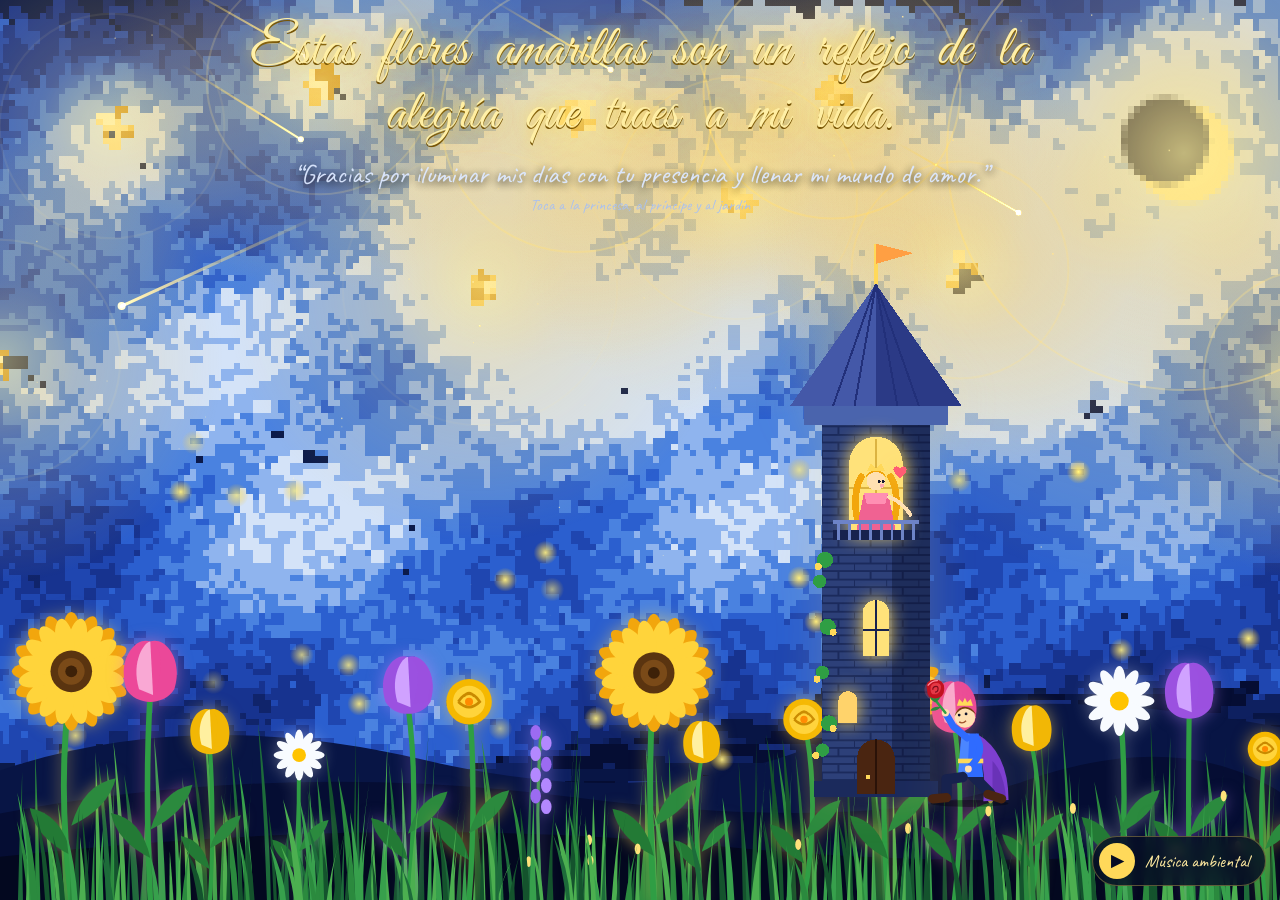
==== flower.html @ 158826d1 "Add files via upload" ====
<!DOCTYPE html>
<html lang="es">
<head>
<meta charset="UTF-8">
<meta name="viewport" content="width=device-width, initial-scale=1, viewport-fit=cover">
<meta name="theme-color" content="#050b24">
<link rel="icon" href="img/flowers.png" type="image/png">
<title>Jardín de noche estrellada</title>
<link rel="preconnect" href="https://fonts.googleapis.com">
<link rel="preconnect" href="https://fonts.gstatic.com" crossorigin>
<link href="https://fonts.googleapis.com/css2?family=Great+Vibes&family=Caveat:wght@500;600&display=swap" rel="stylesheet">
<style>
:root{color-scheme:dark;--gold:#ffd95a;--gold2:#fff0a8;--ink:#050b24;box-sizing:border-box;padding-top:env(safe-area-inset-top,0px);padding-bottom:env(safe-area-inset-bottom,0px)}
html,body{margin:0;height:100%;background:var(--ink);overflow:hidden;font-family:'Caveat','Segoe UI',cursive;color:#fff;user-select:none;-webkit-user-select:none;-webkit-tap-highlight-color:transparent;touch-action:manipulation;overscroll-behavior:none}
canvas{position:fixed;inset:0;width:100%;height:100%}
#bg{image-rendering:pixelated;object-fit:cover;z-index:0}
#fx{z-index:1;pointer-events:none}
header{position:fixed;top:0;left:0;right:0;z-index:20;text-align:center;padding:calc(env(safe-area-inset-top,0px) + 18px) 16px 0;pointer-events:none}
h1{font-family:'Great Vibes','Brush Script MT',cursive;font-weight:400;margin:0 auto;max-width:15em;font-size:clamp(1.7rem,4.8vw,3.5rem);line-height:1.15;color:var(--gold2);text-shadow:0 0 14px rgba(255,217,90,.75),0 2px 0 #6b4a00,0 0 40px rgba(255,200,40,.4)}
.w{display:inline-block;white-space:nowrap;margin:0 .14em}
.l{display:inline-block;opacity:0;transform:translateY(16px) scale(.5);animation:letter .8s cubic-bezier(.2,1.3,.4,1) forwards}
@keyframes letter{to{opacity:1;transform:none}}
.sub{font-size:clamp(1.15rem,2.4vw,1.7rem);color:#dbe7ff;margin:10px auto 0;opacity:0;animation:fade 2s ease forwards;text-shadow:0 2px 10px #000}
.hint{font-size:1rem;color:#a9c0f0;opacity:0;margin-top:4px;animation:fade 2s ease forwards}
@keyframes fade{to{opacity:.95}}
#stage{position:fixed;inset:0;z-index:5}
#tw{position:absolute;left:58%;bottom:calc(11svh);height:clamp(300px,64svh,600px);aspect-ratio:200/430;z-index:7;pointer-events:none}
#tw svg{width:100%;height:100%;overflow:visible;shape-rendering:crispEdges;filter:drop-shadow(0 0 22px rgba(255,210,90,.18))}
.glow{animation:pg 3s ease-in-out infinite alternate;filter:drop-shadow(0 0 7px #ffd95a)}
@keyframes pg{from{opacity:.78}to{opacity:1}}
#tw #prince{position:absolute;left:66%;bottom:-1%;width:36%;height:auto;cursor:pointer;z-index:4;overflow:visible;shape-rendering:auto;pointer-events:auto}
#princess{cursor:pointer;pointer-events:auto}
#hill{position:absolute;left:0;right:0;bottom:0;height:24svh;width:100%;z-index:4;pointer-events:none}
#garden{position:absolute;left:0;right:0;bottom:0;height:40svh;z-index:6;cursor:pointer}
.fl{position:absolute;bottom:0;transform-origin:50% 100%;animation:sway var(--d,4s) ease-in-out infinite alternate,grow 1.4s cubic-bezier(.2,1.4,.4,1) backwards;cursor:pointer}
.fl svg{display:block;height:100%;width:auto;overflow:visible;filter:drop-shadow(0 0 8px var(--g,rgba(255,217,90,.35)))}
@keyframes sway{from{transform:rotate(-4deg)}to{transform:rotate(4deg)}}
@keyframes grow{from{scale:0;opacity:0}to{scale:1;opacity:1}}
#grass{position:absolute;left:0;bottom:0;width:100%;height:100%;pointer-events:none}
#grass.f{z-index:2}
.gb{transform-origin:50% 100%;animation:sway var(--d,3s) ease-in-out infinite alternate;transform-box:fill-box}
.bub,.heart,.petal,.spk{position:fixed;pointer-events:none;z-index:60}
.bub{background:#fffbe8;color:#1b2550;font-family:'Caveat',cursive;font-size:20px;padding:3px 12px;border-radius:14px;box-shadow:0 4px 14px #0007;animation:pop .3s ease-out,out .4s ease-in 1.3s forwards;translate:-50% 0}
@keyframes pop{from{scale:.3;opacity:0}}
@keyframes out{to{opacity:0;transform:translateY(-12px)}}
.heart{font-size:24px;animation:up 1.9s ease-out forwards;filter:drop-shadow(0 0 6px #f43f5e99)}
@keyframes up{0%{opacity:1;transform:translateY(0) scale(.7)}100%{opacity:0;transform:translateY(-110px) scale(1.5) rotate(18deg)}}
.petal{width:9px;height:14px;border-radius:50% 50% 50% 0;animation:pt 1.1s ease-out forwards}
@keyframes pt{to{transform:translate(var(--dx),var(--dy)) rotate(360deg);opacity:0}}
.spk{width:10px;height:10px;border-radius:50%;background:radial-gradient(#fff3a0,#ffd95a00 70%);animation:sp .9s forwards}
@keyframes sp{to{transform:scale(2.4);opacity:0}}
#music{position:fixed;right:max(14px,env(safe-area-inset-right,0px));bottom:max(14px,env(safe-area-inset-bottom,0px));z-index:50;display:flex;align-items:center;gap:10px;background:#050b24cc;border:1px solid #ffd95a55;border-radius:999px;padding:6px 16px 6px 6px;backdrop-filter:blur(6px);cursor:pointer;font-size:18px;color:#ffeaa0}
#music b{width:36px;height:36px;border-radius:50%;background:var(--gold);color:#050b24;display:grid;place-items:center;font-size:16px}
@media (max-width:640px){
h1{font-size:clamp(1.55rem,8vw,2.2rem);max-width:12em}
.sub{font-size:1.05rem;max-width:20em}
.hint{font-size:.9rem}
#tw{left:27%;bottom:9svh;height:clamp(250px,52svh,460px)}
#tw #prince{left:64%;width:40%}
#hill{height:20svh}
#garden{height:32svh}
#music{padding:6px}
#music span{display:none}
}
@media (max-height:520px){.sub,.hint{display:none}h1{font-size:1.5rem}#tw{height:56svh;bottom:8svh}#garden{height:30svh}}
@media (prefers-reduced-motion:reduce){.fl,.gb,.glow{animation:none}.l{animation-duration:.01s}}
</style>
</head>
<body>
<canvas id="bg"></canvas>
<canvas id="fx"></canvas>

<header>
  <h1 id="title" aria-label="Estas flores amarillas son un reflejo de la alegría que traes a mi vida."></h1>
  <p class="sub" style="animation-delay:5s">“Gracias por iluminar mis días con tu presencia y llenar mi mundo de amor.”</p>
  <p class="hint" style="animation-delay:6.5s">Toca a la princesa, al príncipe y al jardín</p>
</header>

<div id="stage">
  <div id="tw">
    <svg viewBox="0 0 200 430" fill="none">
      <defs>
        <pattern id="br" width="24" height="12" patternUnits="userSpaceOnUse">
          <rect width="24" height="12" fill="#2d4079"/>
          <path d="M0 .5H24M12 .5V6M0 6.5H24M0 6V12M24 6V12" stroke="#1b2a5c" stroke-width="1.2"/>
        </pattern>
      </defs>
      <!-- roof -->
      <path d="M100 44L36 135H164Z" fill="#4458a8"/>
      <path d="M100 44L164 135H100Z" fill="#2b3a86"/>
      <path d="M100 44L68 135M100 44L84 135M100 44L116 135M100 44L132 135" stroke="#22307a" stroke-width="1.5"/>
      <path d="M100 44V14" stroke="#ffd95a" stroke-width="2.5"/>
      <path d="M100 14L128 21L100 29Z" fill="#ff9f43"/>
      <!-- body -->
      <rect x="46" y="135" width="108" height="14" fill="#4a64ad"/>
      <rect x="60" y="149" width="80" height="276" fill="url(#br)"/>
      <rect x="112" y="149" width="28" height="276" fill="#050b24" opacity=".35"/>
      <rect x="54" y="415" width="92" height="12" fill="#1b2a5c"/>
      <!-- top window with princess -->
      <path d="M80 178a20 20 0 0 1 40 0V232H80Z" class="glow" fill="#ffe27a"/>
      <path d="M100 160V232M80 196H120" stroke="#b8860b" stroke-width="1.5" opacity=".5"/>
      <g id="princess" onclick="princess(event)">
        <rect x="76" y="150" width="48" height="84" fill="#fff" opacity="0"/>
        <path d="M89 188c-5 8-5 22-3 32M111 188c5 8 5 22 3 32" stroke="#f2a60d" stroke-width="5" stroke-linecap="round"/>
        <path d="M91 200h18l6 30H85Z" fill="#f06292"/>
        <path d="M91 200h18l-2 8H93Z" fill="#ff8fb3"/>
        <circle cx="100" cy="191" r="7" fill="#ffe0b2"/>
        <path d="M92 189q8-9 16 0q-2-6-8-6t-8 6" fill="#f2a60d"/>
        <path d="M93 184l3-6 4 4 4-4 3 6Z" fill="#ffd95a"/>
        <path d="M110 203Q120 207 126 216" stroke="#ffe0b2" stroke-width="3" stroke-linecap="round" fill="none"><animateTransform attributeName="transform" type="rotate" values="-6 110 203;8 110 203;-6 110 203" dur="1.8s" repeatCount="indefinite"/></path>
        <circle cx="102.5" cy="191.5" r="1.1" fill="#10142e"/><circle cx="105.5" cy="191.5" r="1.1" fill="#10142e"/>
        <circle cx="104.5" cy="194.5" r="1.6" fill="#ff8fb3" opacity=".7"/>
        <path class="glow" d="M118 182c-2-4-7-1-4 3l4 4l4-4c3-4-2-7-4-3Z" fill="#ff5d73"/>
      </g>
      <!-- balcony -->
      <rect x="68" y="228" width="64" height="7" fill="#17224e"/>
      <path d="M72 235v-13M80 235v-13M88 235v-13M96 235v-13M104 235v-13M112 235v-13M120 235v-13M128 235v-13" stroke="#6d83c7" stroke-width="2"/>
      <rect x="68" y="220" width="64" height="3" fill="#6d83c7"/>
      <!-- lower windows -->
      <path d="M90 290a10 10 0 0 1 20 0V322H90Z" class="glow" fill="#ffe27a" style="animation-delay:1s"/>
      <path d="M100 280V322M90 302H110" stroke="#17224e" stroke-width="1.5"/>
      <path d="M72 355a7 7 0 0 1 14 0V372H72Z" class="glow" fill="#ffd36b" style="animation-delay:.4s"/>
      <!-- door -->
      <path d="M86 398a14 14 0 0 1 28 0V425H86Z" fill="#4a2511"/>
      <path d="M100 384V425" stroke="#2a1208" stroke-width="2"/>
      <circle cx="94" cy="412" r="1.8" fill="#ffd95a"/>
      <!-- ivy and little flowers -->
      <g fill="#2f9e44"><circle cx="62" cy="250" r="6"/><circle cx="58" cy="266" r="5"/><circle cx="64" cy="300" r="6"/><circle cx="60" cy="334" r="5"/><circle cx="65" cy="372" r="6"/><circle cx="60" cy="392" r="5"/></g>
      <g fill="#ffd95a"><circle cx="57" cy="255" r="2.6"/><circle cx="68" cy="304" r="2.6"/><circle cx="56" cy="339" r="2.6"/><circle cx="68" cy="376" r="2.6"/><circle cx="55" cy="396" r="2.6"/></g>
    </svg>
    <!-- prince -->
    <svg id="prince" viewBox="-4 -14 84 114" onclick="prince(event)">
      <ellipse cx="40" cy="97" rx="34" ry="3" fill="#000" opacity=".35"/>
      <path d="M46 36Q74 52 74 94L52 95Q56 62 42 42Z" fill="#7e3fd0"/>
      <path d="M60 60Q70 70 72 94L60 94Z" fill="#5b2aa6" opacity=".6"/>
      <path d="M42 72L58 88" stroke="#17224e" stroke-width="9" stroke-linecap="round"/>
      <path d="M56 89L68 93" stroke="#4a2511" stroke-width="8" stroke-linecap="round"/>
      <path d="M33 36L48 36L52 74L30 74Z" fill="#2f6bff"/>
      <path d="M33 36L40 36L38 74L30 74Z" fill="#4b86ff"/>
      <rect x="30" y="58" width="22" height="4" fill="#ffd95a"/>
      <path d="M34 74L20 76L20 90" stroke="#17224e" stroke-width="9" stroke-linecap="round" stroke-linejoin="round" fill="none"/>
      <path d="M20 92L8 93" stroke="#4a2511" stroke-width="8" stroke-linecap="round"/>
      <path d="M46 40Q54 52 40 66" stroke="#2f6bff" stroke-width="6" fill="none" stroke-linecap="round"/>
      <circle cx="39" cy="67" r="3" fill="#ffe0b2"/>
      <circle cx="36" cy="22" r="9" fill="#ffe0b2"/>
      <path d="M27 21Q35 8 46 20Q42 12 34 13Q29 14 27 21Z" fill="#7a3d12"/>
      <path d="M29 12L43 12L41 6L38 9L36 5L34 9L31 6Z" fill="#ffd95a"/>
      <circle cx="31" cy="20" r="1.2" fill="#10142e"/><circle cx="37" cy="19" r="1.2" fill="#10142e"/>
      <path d="M31 26Q34 28 37 25" stroke="#a0522d" stroke-width="1.2" fill="none"/>
      <path d="M38 40L26 30L20 20" stroke="#2f6bff" stroke-width="6" fill="none" stroke-linecap="round" stroke-linejoin="round"/>
      <circle cx="19" cy="18" r="3.2" fill="#ffe0b2"/>
      <path d="M19 18L11 8" stroke="#2f9e44" stroke-width="2.2" stroke-linecap="round"/>
      <path d="M15 13Q8 12 6 16Q12 17 15 13Z" fill="#2b8a3e"/>
      <circle cx="10" cy="-2" r="11" fill="#ff5d73" opacity=".25"><animate attributeName="r" values="8;13;8" dur="2s" repeatCount="indefinite"/></circle>
      <g transform="translate(10 -2)">
        <path d="M-7 0Q-9-8-1-9Q8-9 8-1Q8 7 0 8Q-7 8-7 0Z" fill="#c1121f"/>
        <path d="M-4-1Q-4-6 1-6Q6-6 5-1Q4 4-1 4Q-4 4-4-1Z" fill="#e63946"/>
        <path d="M-2 0Q-2-3 1-3Q3-3 2.5 0Q2 2 0 2" stroke="#7a0c1a" stroke-width="1" fill="none"/>
        <path d="M-6-4Q-3-8 2-8" stroke="#ff8fa0" stroke-width="1.2" fill="none" stroke-linecap="round"/>
        <path d="M-5 6Q0 9 5 6L3 9L0 11L-3 9Z" fill="#2b8a3e"/>
      </g>
    </svg>
  </div>

  <svg id="hill" viewBox="0 0 1000 200" preserveAspectRatio="none">
    <path d="M0 80Q150 20 330 70T640 55T1000 40V200H0Z" fill="#081545"/>
    <path d="M0 120Q220 70 450 105T800 90T1000 100V200H0Z" fill="#050d33"/>
    <path d="M0 160Q300 120 560 150T1000 140V200H0Z" fill="#03081f"/>
  </svg>

  <div id="garden"></div>
</div>

<div id="music" onclick="toggleMusic()"><b id="mi">▶</b><span id="ms">Música ambiental</span></div>
<audio id="aud" loop preload="metadata"><source src="sound/la-vie-en-rose.mp3" type="audio/mpeg"></audio>

<script>
/* ===== Starry Night painting (low-res, pixelated) ===== */
const W=256,H=144,bg=document.getElementById('bg');bg.width=W;bg.height=H;
const bx=bg.getContext('2d');
const STARS=[[.17,.14],[.3,.09],[.46,.13],[.62,.1],[.7,.3],[.1,.4],[.4,.32],[.56,.22],[.92,.42]];
const MOON=[.84,.17];
const C=STARS.map(([a,b])=>[a*W,b*H,5,1,1]).concat([[MOON[0]*W,MOON[1]*H,10,1.6,1],[.5*W,.32*H,26,1.3,0],[.78*W,.45*H,16,.8,0],[.22*W,.5*H,18,.8,0]]);
const PAL=['#07123a','#0b1a4a','#10246b','#17338f','#1f46b0','#2b5fcf','#4a82e0','#8fb4ee','#d4e3f8'];
const GOLD=['#c98a1a','#f2c14e','#ffe08a','#fff4c0'];
const ridge=x=>H*.8+Math.sin(x*.03)*5+Math.sin(x*.012+1)*9;
function paint(){
  bx.fillStyle='#0b1a4a';bx.fillRect(0,0,W,H);
  const vec=(px,py)=>{const a=Math.sin(px*.05+py*.02)*.8+Math.cos(py*.07)*.4;let vx=Math.cos(a),vy=Math.sin(a);
    for(const[c0,c1,r,k]of C){const dx=px-c0,dy=py-c1,d=Math.hypot(dx,dy)+.01,w=k*3*Math.exp(-d*d/(2*(r*1.6)**2));vx+=-dy/d*w;vy+=dx/d*w}
    return[vx,vy]};
  const bri=(px,py)=>{let g=0;for(const[c0,c1,r,k]of C){const d=Math.hypot(px-c0,py-c1);g+=k*Math.exp(-d*d/(2*(r*1.8)**2))}
    return .25+.22*Math.sin(px*.09+py*.05)*Math.cos(py*.11)+g*.45+Math.random()*.2};
  for(let n=0;n<9000;n++){
    let px=Math.random()*W,py=Math.random()*H*.85,len=4+Math.random()*9;
    for(let s=0;s<len;s++){
      if(py>ridge(px))break;
      const b=bri(px,py);let col,gold=false;
      for(const[c0,c1,r,k,g]of C)if(g&&Math.hypot(px-c0,py-c1)<r*.55){gold=true;break}
      col=gold?GOLD[Math.min(3,Math.floor(Math.random()*4))]:PAL[Math.max(0,Math.min(8,Math.floor(b*8)))];
      bx.fillStyle=col;bx.fillRect(px|0,py|0,2,2);
      const[vx,vy]=vec(px,py),m=Math.hypot(vx,vy);px+=vx/m*1.5;py+=vy/m*1.5;
    }
  }
  const GP=['#03081f','#050d33','#081545','#0e2060','#142a78'];
  for(let n=0;n<4200;n++){
    let px=Math.random()*W,py=ridge(px)+Math.random()*(H-ridge(px)),len=5+Math.random()*8,a=Math.sin(px*.05)*.5;
    const c=GP[Math.min(4,Math.floor(Math.random()*Math.random()*5+(py<ridge(px)+8?1.5:0)))];
    bx.fillStyle=c;for(let s=0;s<len;s++){bx.fillRect(px|0,py|0,2,2);px+=Math.cos(a)*1.5;py+=Math.sin(a)*.6}
  }
  bx.fillStyle='#ffd25a';
  for(let i=0;i<14;i++){const x=20+Math.random()*50|0;bx.fillRect(x,(ridge(x)+4+Math.random()*5)|0,1,1)}
  // Luna
  const mx=MOON[0]*W,my=MOON[1]*H;
  bx.fillStyle='#fff0a8';bx.beginPath();bx.arc(mx,my,8,0,Math.PI*2);bx.fill();
  bx.fillStyle='#0b1a4a';bx.beginPath();bx.arc(mx-3,my-2,7,0,Math.PI*2);bx.fill();
}
paint();

/* ===== FX: glowing stars, moon, shooting stars, fireflies ===== */
const fx=document.getElementById('fx'),fc=fx.getContext('2d');let FW,FH;
function size(){FW=fx.width=innerWidth;FH=fx.height=innerHeight}size();addEventListener('resize',size);
// map normalized painting coords to the cover-fitted canvas
function map(nx,ny){const s=Math.max(FW/W,FH/H),ox=(FW-W*s)/2,oy=(FH-H*s)/2;return[ox+nx*W*s,oy+ny*H*s,s]}
const shoot=[];let nextShoot=600;
const flies=Array.from({length:innerWidth<640?16:30},()=>({x:Math.random(),y:.5+Math.random()*.45,p:Math.random()*9,s:.2+Math.random()*.5}));
const tiny=Array.from({length:70},()=>({x:Math.random(),y:Math.random()*.7,p:Math.random()*9,r:.6+Math.random()*1.2}));
function spawnShoot(big){
  const fromRight=Math.random()<.5,x=Math.random()*FW*.8+FW*.1,y=Math.random()*FH*.3;
  const sp=(big?14:9)+Math.random()*5,a=(fromRight?Math.PI-.5:.5)+(Math.random()*.2-.1);
  shoot.push({x,y,vx:Math.cos(a)*sp,vy:Math.sin(a)*sp,life:1,len:big?220:140,w:big?3:2});
}
let t0=performance.now();
function loop(t){
  const tt=(t-t0)/1000;fc.clearRect(0,0,FW,FH);fc.globalCompositeOperation='lighter';
  for(const s of tiny){const a=.25+.75*Math.abs(Math.sin(tt*.8+s.p));fc.fillStyle=`rgba(255,246,200,${a*.7})`;fc.fillRect(s.x*FW,s.y*FH,s.r,s.r)}
  STARS.concat([MOON]).forEach(([nx,ny],i)=>{
    const[x,y,s]=map(nx,ny),moon=i===STARS.length,R=(moon?26:14)*s*(1+.12*Math.sin(tt*1.5+i*1.7));
    const g=fc.createRadialGradient(x,y,0,x,y,R*2.6);
    g.addColorStop(0,`rgba(255,235,140,${moon?.75:.5})`);g.addColorStop(.35,'rgba(255,200,70,.22)');g.addColorStop(1,'rgba(255,200,70,0)');
    fc.fillStyle=g;fc.beginPath();fc.arc(x,y,R*2.6,0,7);fc.fill();
    fc.strokeStyle=`rgba(255,240,170,${.15+.1*Math.sin(tt*2+i)})`;fc.lineWidth=2;fc.beginPath();fc.arc(x,y,R*1.4,0,7);fc.stroke();
  });
  for(const f of flies){
    const x=(f.x+Math.sin(tt*f.s+f.p)*.03)*FW,y=(f.y+Math.cos(tt*f.s*1.3+f.p)*.03)*FH,a=.35+.65*Math.abs(Math.sin(tt*1.4+f.p));
    const g=fc.createRadialGradient(x,y,0,x,y,12);g.addColorStop(0,`rgba(255,240,130,${a})`);g.addColorStop(1,'rgba(255,200,40,0)');
    fc.fillStyle=g;fc.beginPath();fc.arc(x,y,12,0,7);fc.fill();
  }
  if(t>nextShoot){spawnShoot(Math.random()<.25);nextShoot=t+1200+Math.random()*2800}
  for(let i=shoot.length-1;i>=0;i--){
    const s=shoot[i];s.x+=s.vx;s.y+=s.vy;s.life-=.012;
    if(s.life<=0){shoot.splice(i,1);continue}
    const m=Math.hypot(s.vx,s.vy),tx=s.x-s.vx/m*s.len,ty=s.y-s.vy/m*s.len;
    const g=fc.createLinearGradient(s.x,s.y,tx,ty);g.addColorStop(0,`rgba(255,250,210,${s.life})`);g.addColorStop(1,'rgba(255,217,90,0)');
    fc.strokeStyle=g;fc.lineWidth=s.w;fc.lineCap='round';fc.beginPath();fc.moveTo(s.x,s.y);fc.lineTo(tx,ty);fc.stroke();
    fc.fillStyle=`rgba(255,255,230,${s.life})`;fc.beginPath();fc.arc(s.x,s.y,s.w+1,0,7);fc.fill();
  }
  fc.globalCompositeOperation='source-over';requestAnimationFrame(loop);
}
requestAnimationFrame(loop);
for(let i=0;i<3;i++)setTimeout(()=>spawnShoot(i==1),700+i*900);

/* ===== Title letter by letter ===== */
const TXT='Estas flores amarillas son un reflejo de la alegría que traes a mi vida.';let k=0;
document.getElementById('title').innerHTML=TXT.split(' ').map(w=>'<span class="w">'+[...w].map(c=>`<span class="l" style="animation-delay:${(k++*.055+.4).toFixed(2)}s">${c}</span>`).join('')+'</span>').join(' ');

/* ===== Garden ===== */
const G=document.getElementById('garden');
const rnd=(a,b)=>a+Math.random()*(b-a);
function petals(n,rx,ry,off,c,extra=''){let s='';for(let i=0;i<n;i++)s+=`<ellipse cx="0" cy="${-off}" rx="${rx}" ry="${ry}" transform="rotate(${i*360/n})" fill="${c}" ${extra}/>`;return s}
const STEM=(c='#2f9e44')=>`<path d="M50 200Q${rnd(35,65)|0} 120 50 52" stroke="${c}" stroke-width="4" fill="none" stroke-linecap="round"/><path d="M50 150Q75 138 80 118Q58 122 50 150Z" fill="#2b8a3e"/><path d="M50 170Q26 158 22 138Q44 142 50 170Z" fill="#237a35"/>`;
const TYPES={
 sun:()=>({g:'rgba(255,217,90,.5)',svg:`<svg viewBox="0 0 100 200">${STEM()}<g transform="translate(50 46)">${petals(16,6,15,25,'#f2a60d')}${petals(16,6,14,22,'#ffd43b','transform-origin="0 0" style="rotate:11deg"')}<circle r="14" fill="#5a3410"/><circle r="9" fill="#7a4a18"/><circle r="4" fill="#3d2108"/></g></svg>`}),
 tulip:(c1,c2,g)=>({g,svg:`<svg viewBox="0 0 100 200">${STEM()}<g transform="translate(50 50)"><path d="M-17 0C-24-22-10-38 0-34C10-38 24-22 17 0C10 12-10 12-17 0Z" fill="${c1}"/><path d="M-8 0C-14-20-4-34 0-34L2 4Z" fill="${c2}"/><path d="M4 2C10-18 8-30 0-34C14-34 22-20 17 0Z" fill="${c1}" opacity=".6"/></g></svg>`}),
 daisy:()=>({g:'rgba(255,255,255,.35)',svg:`<svg viewBox="0 0 100 200">${STEM()}<g transform="translate(50 52)">${petals(12,4.5,11,15,'#f8fbff')}<circle r="7" fill="#ffc300"/></g></svg>`}),
 lav:()=>({g:'rgba(190,150,255,.5)',svg:`<svg viewBox="0 0 100 200"><path d="M50 200Q44 120 50 40" stroke="#4c9a5b" stroke-width="3" fill="none"/>${[0,1,2,3,4,5,6,7].map(i=>`<ellipse cx="${50+(i%2?5:-5)}" cy="${42+i*10}" rx="5" ry="7" fill="${i%3?'#b388ff':'#9b6bf2'}"/>`).join('')}</svg>`}),
 rose:()=>({g:'rgba(255,200,60,.5)',svg:`<svg viewBox="0 0 100 200">${STEM()}<g transform="translate(50 52)"><circle r="17" fill="#f5b800"/><circle r="12" fill="#ffd43b"/><path d="M-8 0Q0-12 8 0Q0 8-8 0M-4-4Q0-9 4-4" stroke="#c98a00" stroke-width="2" fill="none"/><circle r="3" fill="#ff8a00"/></g></svg>`})
};
function makeFlower(type,h,x,delay=0){
  const t=({sun:TYPES.sun,tulipP:()=>TYPES.tulip('#ec4899','#f9a8d4','rgba(244,114,182,.5)'),tulipV:()=>TYPES.tulip('#9b51e0','#d0a2ff','rgba(192,132,252,.5)'),tulipY:()=>TYPES.tulip('#f2b705','#fff0a0','rgba(255,217,90,.5)'),daisy:TYPES.daisy,lav:TYPES.lav,rose:TYPES.rose})[type]();
  const d=document.createElement('div');d.className='fl';
  d.style.cssText=`left:${x}px;height:${h}px;--d:${rnd(3,5.5).toFixed(1)}s;--g:${t.g};animation-delay:${rnd(0,2)}s,${delay}s`;
  d.innerHTML=t.svg;d.onclick=e=>{e.stopPropagation();burst(e.clientX,e.clientY);chime()};
  G.appendChild(d);return d;
}
function grassLayer(front){
  const ns='http://www.w3.org/2000/svg',s=document.createElementNS(ns,'svg');s.id='grass';if(front)s.className.baseVal='f';
  s.setAttribute('preserveAspectRatio','none');s.setAttribute('viewBox',`0 0 ${innerWidth} 200`);
  let h='';const n=Math.floor(innerWidth/(front?9:7));
  for(let i=0;i<n;i++){const x=Math.random()*innerWidth,ht=front?rnd(20,60):rnd(40,100),lean=rnd(-14,14),w=rnd(2,4.5);
    const c=['#1d6b3a','#2b8a3e','#37a04c','#14532d','#4caf50'][Math.floor(Math.random()*5)];
    h+=`<path class="gb" style="--d:${rnd(2,4).toFixed(1)}s;animation-delay:${rnd(0,2).toFixed(1)}s" d="M${x} 200Q${x+lean*.3} ${200-ht*.5} ${x+lean} ${200-ht}Q${x+w} ${200-ht*.5} ${x+w*1.6} 200Z" fill="${c}"/>`;
    if(front&&Math.random()<.07)h+=`<circle cx="${x+lean}" cy="${200-ht}" r="3" fill="#ffe27a"/>`}
  s.innerHTML=h;return s;
}
function plant(){
  G.innerHTML='';G.appendChild(grassLayer(false));
  const gh=G.clientHeight,n=Math.max(8,Math.round(innerWidth/78)),types=['sun','tulipP','tulipY','daisy','tulipV','rose','lav','sun','tulipY','rose'];
  for(let i=0;i<n;i++){
    const type=types[i%types.length],tall=type==='sun'?rnd(.8,1.05):type==='lav'?rnd(.5,.7):rnd(.55,.85);
    makeFlower(type,gh*tall*.92,(i+.5)/n*innerWidth-30+rnd(-14,14),i*.07);
  }
  G.appendChild(grassLayer(true));
}
plant();let lastW=innerWidth;addEventListener('resize',()=>{if(Math.abs(innerWidth-lastW)>120){lastW=innerWidth;plant()}});
G.onclick=e=>{const types=['sun','tulipY','rose','daisy','tulipP'],ty=types[Math.floor(Math.random()*types.length)];
  makeFlower(ty,G.clientHeight*rnd(.5,.85),e.clientX-30);hearts(e.clientX,e.clientY-30,2);chime()};

/* ===== Particles ===== */
function bubble(x,y,t){const b=document.createElement('div');b.className='bub';b.textContent=t;b.style.left=x+'px';b.style.top=y-24+'px';document.body.appendChild(b);setTimeout(()=>b.remove(),1800)}
function hearts(x,y,n=3){for(let i=0;i<n;i++){const h=document.createElement('div');h.className='heart';h.textContent=['❤️','💛','💕'][i%3];h.style.left=x+rnd(-18,18)+'px';h.style.top=y+'px';h.style.animationDelay=i*.14+'s';document.body.appendChild(h);setTimeout(()=>h.remove(),2200)}}
function burst(x,y){const cs=['#ffd43b','#f2a60d','#fff0a0','#ff9fc4'];for(let i=0;i<10;i++){const p=document.createElement('div');p.className='petal';p.style.cssText=`left:${x}px;top:${y}px;background:${cs[i%4]};--dx:${rnd(-70,70)}px;--dy:${rnd(-90,30)}px`;document.body.appendChild(p);setTimeout(()=>p.remove(),1200)}hearts(x,y-10,2)}
addEventListener('pointermove',e=>{if(Math.random()<.25){const s=document.createElement('div');s.className='spk';s.style.left=e.clientX-5+'px';s.style.top=e.clientY-5+'px';document.body.appendChild(s);setTimeout(()=>s.remove(),900)}});
function princess(e){e.stopPropagation();chime();const r=e.currentTarget.getBoundingClientRect();hearts(r.left+r.width/2,r.top,5);bubble(r.left+r.width/2,r.top-6,'Te quiero 💛')}
function prince(e){e.stopPropagation();chime();const r=e.currentTarget.getBoundingClientRect();hearts(r.left+r.width/2,r.top,4);bubble(r.left+r.width/2,r.top-6,'Para ti, mi princesa 🌹');
  const p=document.getElementById('princess').getBoundingClientRect();setTimeout(()=>hearts(p.left+p.width/2,p.top+20,4),350)}

/* ===== Sounds + music ===== */
let ac;const ctx=()=>{ac=ac||new(window.AudioContext||window.webkitAudioContext)();ac.state==='suspended'&&ac.resume();return ac};
function tone(f1,f2,dur,type='sine',v=.12){try{const a=ctx(),o=a.createOscillator(),g=a.createGain(),n=a.currentTime;o.type=type;o.frequency.setValueAtTime(f1,n);o.frequency.exponentialRampToValueAtTime(f2,n+dur*.5);o.connect(g);g.connect(a.destination);g.gain.setValueAtTime(.001,n);g.gain.linearRampToValueAtTime(v,n+.05);g.gain.exponentialRampToValueAtTime(.001,n+dur);o.start(n);o.stop(n+dur+.02)}catch(e){}}
const chime=()=>tone(660,1320,.35,'triangle',.08);
const aud=document.getElementById('aud'),mi=document.getElementById('mi'),ms=document.getElementById('ms');
let playing=false;
function setUI(p){playing=p;mi.textContent=p?'❚❚':'▶';ms.textContent=p?'Reproduciendo…':'Música ambiental'}
function toggleMusic(){
  if(playing){aud.pause();setUI(false);return}
  aud.play().then(()=>setUI(true)).catch(()=>{ms.textContent='No se encontró la música'});
}
// En celular el audio solo puede empezar con un toque: el primero (en cualquier parte) inicia la música
addEventListener('pointerdown',e=>{if(!playing&&!e.target.closest('#music'))toggleMusic()},{once:true});
aud.querySelector('source').addEventListener('error',()=>{ms.textContent='No se encontró la música'});
</script>
</body>
</html>
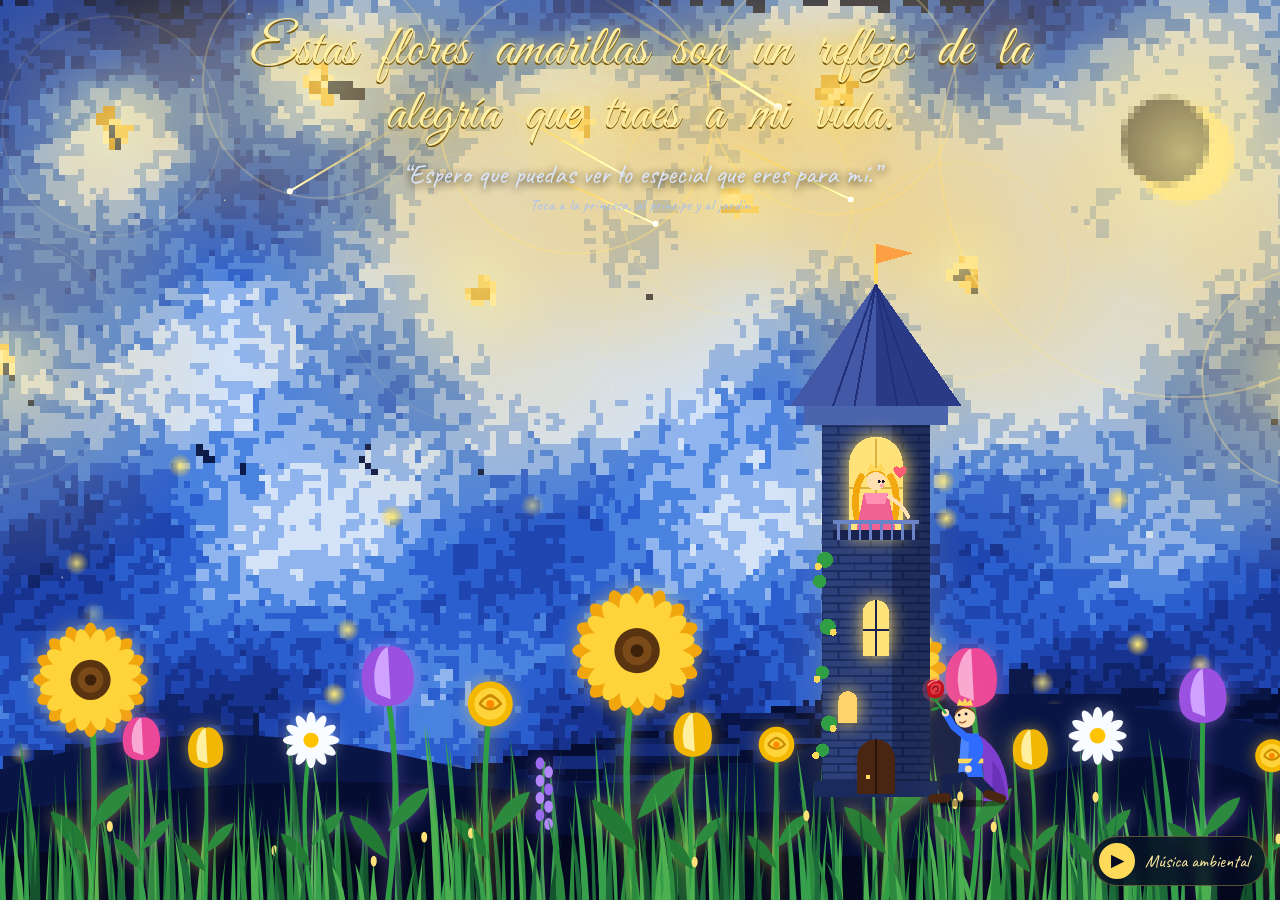
==== commit b5c24c65: "Update flower.html" ====
--- a/flower.html
+++ b/flower.html
@@ -71,8 +71,8 @@
 <canvas id="fx"></canvas>
 
 <header>
-  <h1 id="title" aria-label="Estas flores amarillas son un reflejo de la alegría que traes a mi vida."></h1>
-  <p class="sub" style="animation-delay:5s">“Gracias por iluminar mis días con tu presencia y llenar mi mundo de amor.”</p>
+  <h1 id="title" aria-label="Estas flores son un reflejo de la alegría que traes a mi vida."></h1>
+  <p class="sub" style="animation-delay:5s">“Espero que puedas ver lo especial que eres para mí.”</p>
   <p class="hint" style="animation-delay:6.5s">Toca a la princesa, al príncipe y al jardín</p>
 </header>
 
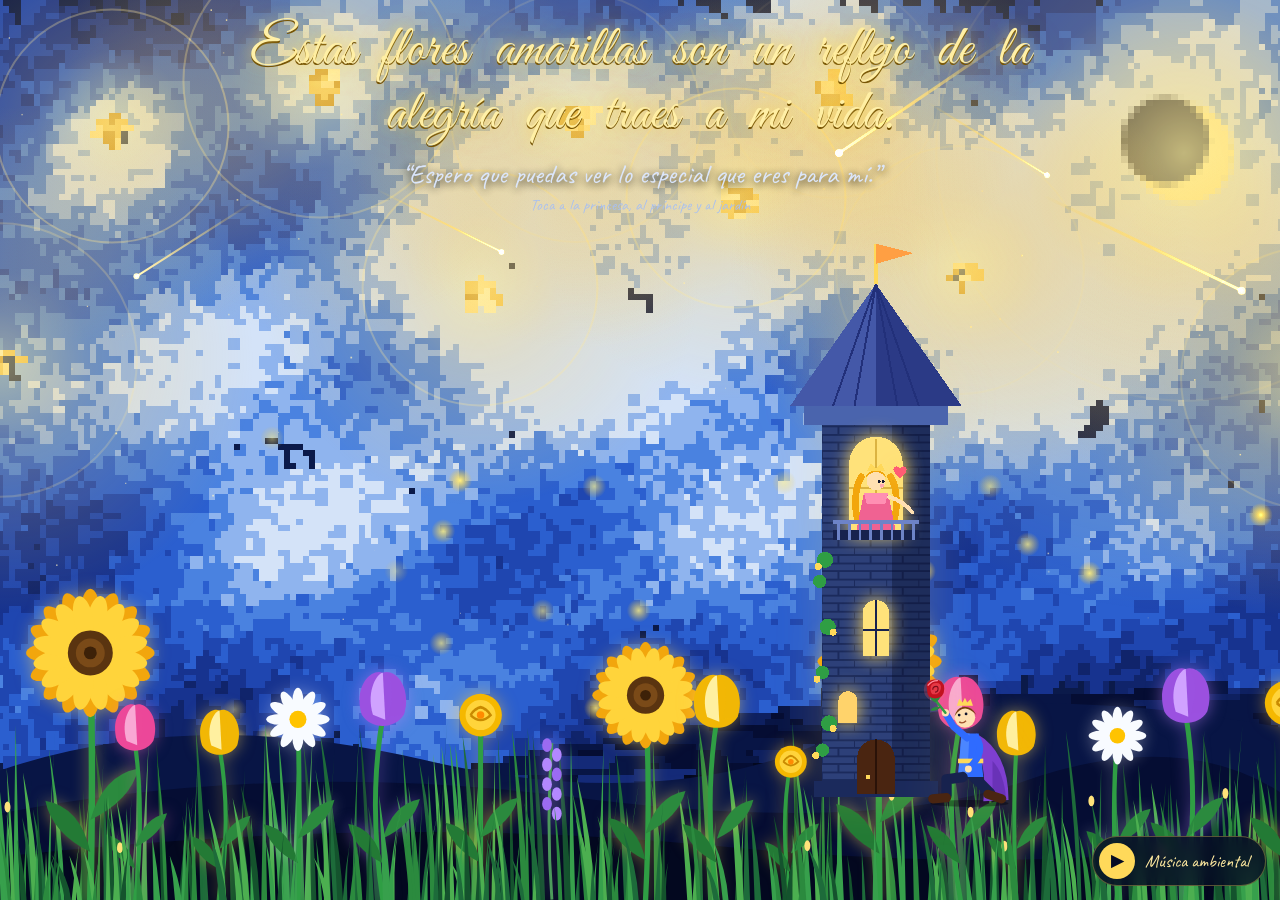
==== commit 303d0278: "Fix HTML head tag formatting" ====
--- a/flower.html
+++ b/flower.html
@@ -1,6 +1,6 @@
 <!DOCTYPE html>
 <html lang="es">
-<head>
+<head> 
 <meta charset="UTF-8">
 <meta name="viewport" content="width=device-width, initial-scale=1, viewport-fit=cover">
 <meta name="theme-color" content="#050b24">
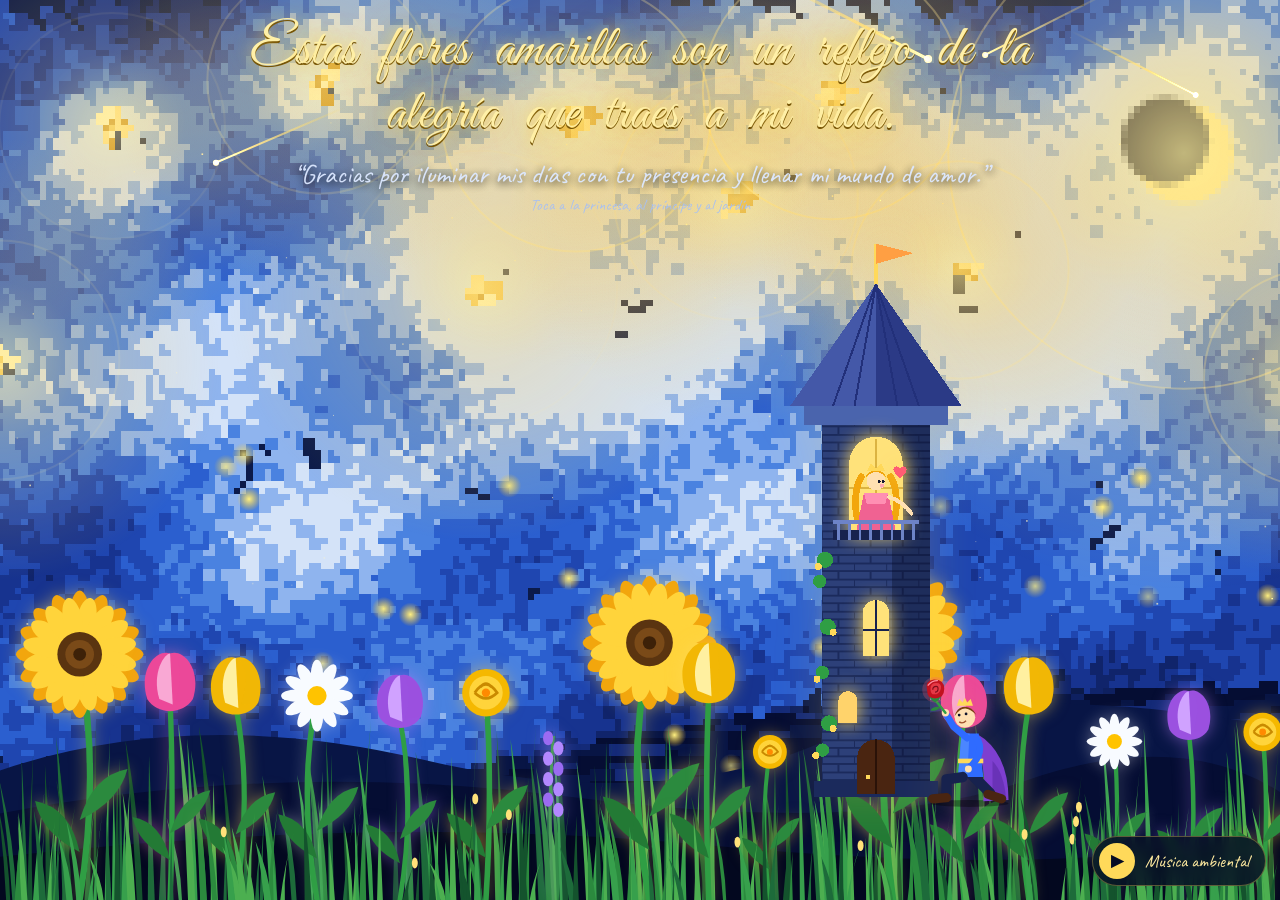
==== commit 144e9b1d: "Add files via upload" ====
--- a/flower.html
+++ b/flower.html
@@ -1,6 +1,6 @@
 <!DOCTYPE html>
 <html lang="es">
-<head> 
+<head>
 <meta charset="UTF-8">
 <meta name="viewport" content="width=device-width, initial-scale=1, viewport-fit=cover">
 <meta name="theme-color" content="#050b24">
@@ -71,8 +71,8 @@
 <canvas id="fx"></canvas>
 
 <header>
-  <h1 id="title" aria-label="Estas flores son un reflejo de la alegría que traes a mi vida."></h1>
-  <p class="sub" style="animation-delay:5s">“Espero que puedas ver lo especial que eres para mí.”</p>
+  <h1 id="title" aria-label="Estas flores amarillas son un reflejo de la alegría que traes a mi vida."></h1>
+  <p class="sub" style="animation-delay:5s">“Gracias por iluminar mis días con tu presencia y llenar mi mundo de amor.”</p>
   <p class="hint" style="animation-delay:6.5s">Toca a la princesa, al príncipe y al jardín</p>
 </header>
 
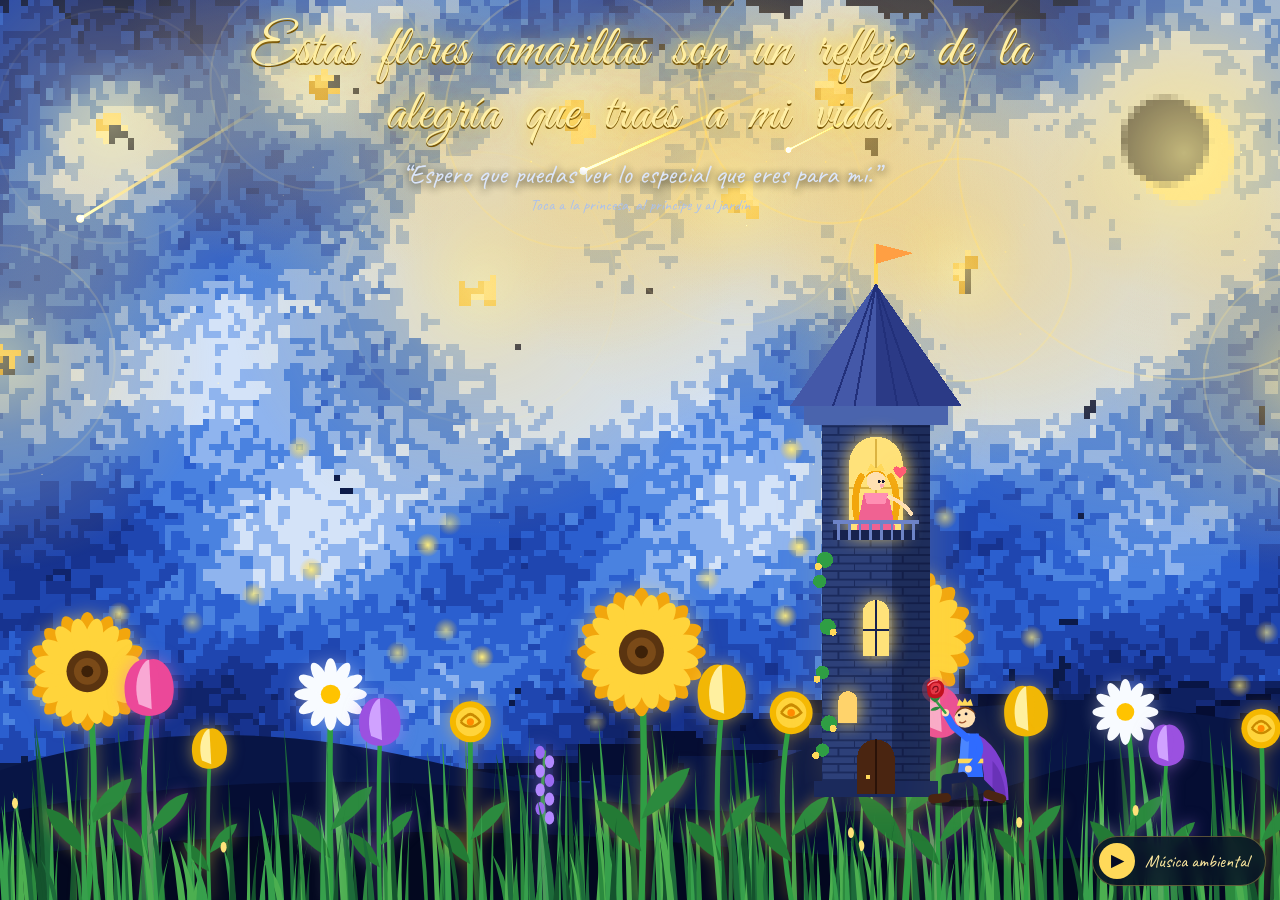
==== commit a0d796c8: "Update header text and messages in flower.html" ====
--- a/flower.html
+++ b/flower.html
@@ -71,10 +71,12 @@
 <canvas id="fx"></canvas>
 
 <header>
-  <h1 id="title" aria-label="Estas flores amarillas son un reflejo de la alegría que traes a mi vida."></h1>
-  <p class="sub" style="animation-delay:5s">“Gracias por iluminar mis días con tu presencia y llenar mi mundo de amor.”</p>
+<header>
+  <h1 id="title" aria-label="Estas flores son un reflejo de la alegría que traes a mi vida."></h1>
+  <p class="sub" style="animation-delay:5s">“Espero que puedas ver lo especial que eres para mí.”</p>
   <p class="hint" style="animation-delay:6.5s">Toca a la princesa, al príncipe y al jardín</p>
 </header>
+
 
 <div id="stage">
   <div id="tw">
